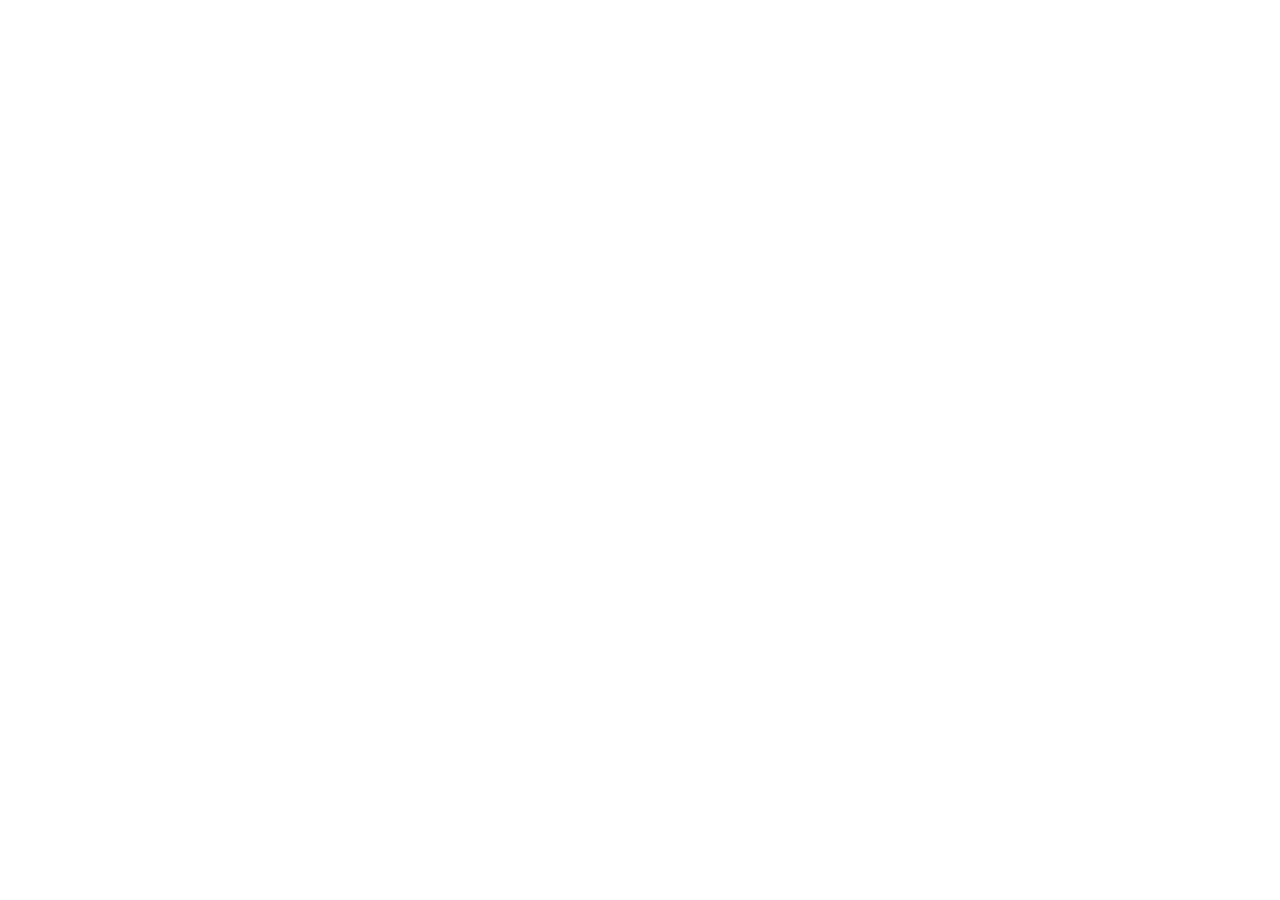
==== index.html @ fa099990 "Create index.html" ====
<!DOCTYPE html>
<html>
<head>
    <meta name="google-site-verification" content="9OJJ5vNWNdmrp18idYirk3aP3WhV7aS3UIYN1lRcpJI" />
    <meta http-equiv="refresh" content="0; url=https://github.com/AndVK/MetaSync_bot">
</head>
<body>
    <p>Redirecting to <a href="https://github.com/AndVK/MetaSync_bot">repository</a>...</p>
</body>
</html>
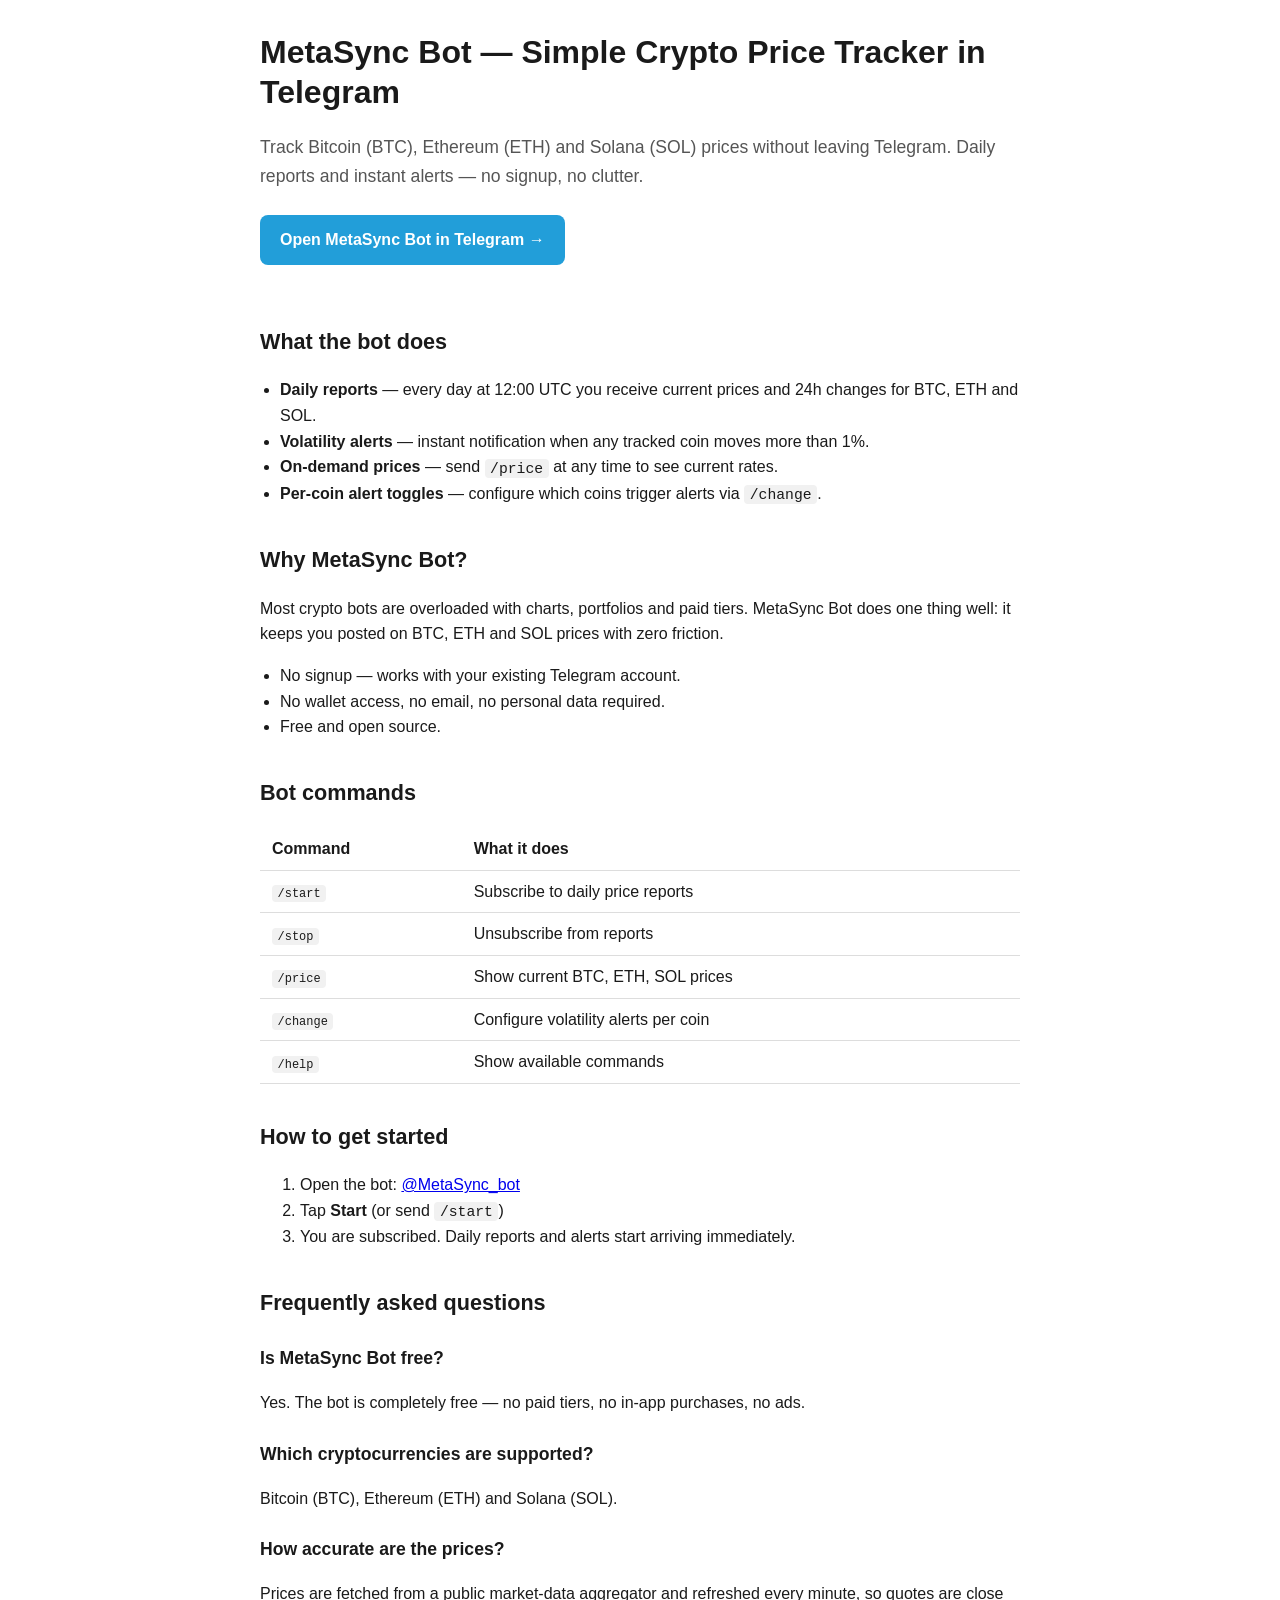
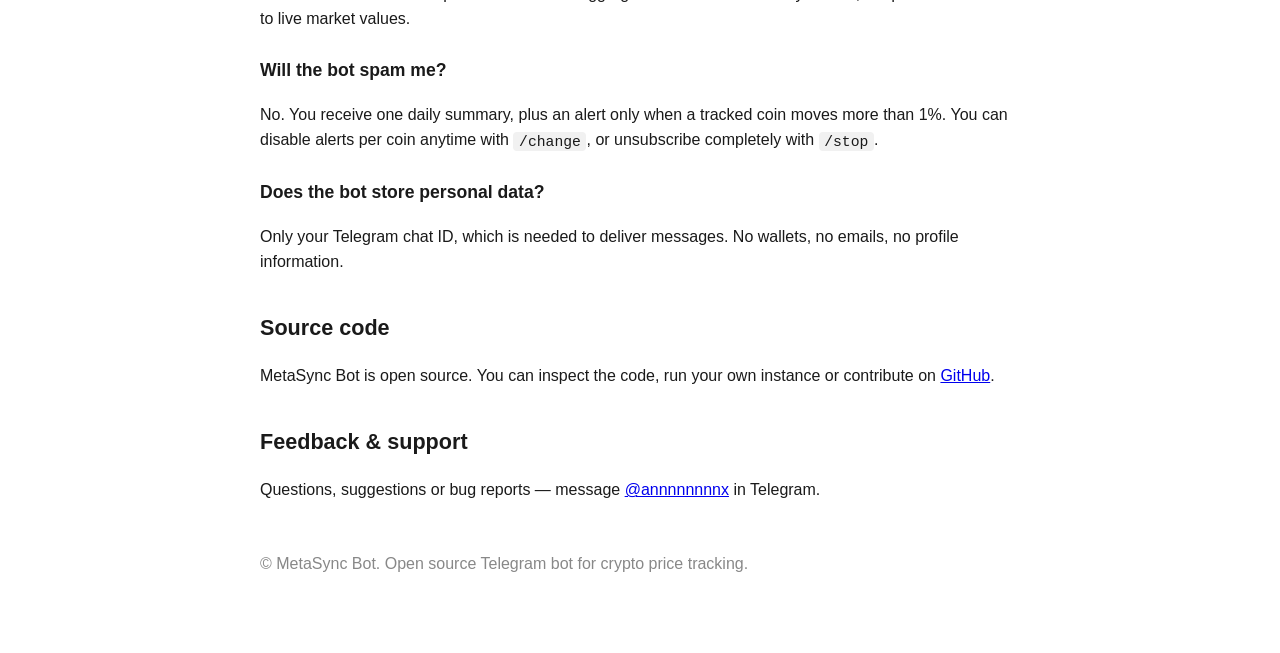
==== commit ca0d08df: "update seo info" ====
--- a/index.html
+++ b/index.html
@@ -1,10 +1,182 @@
 <!DOCTYPE html>
-<html>
+<html lang="en">
 <head>
-    <meta name="google-site-verification" content="9OJJ5vNWNdmrp18idYirk3aP3WhV7aS3UIYN1lRcpJI" />
-    <meta http-equiv="refresh" content="0; url=https://github.com/AndVK/MetaSync_bot">
+  <meta charset="utf-8">
+  <meta name="viewport" content="width=device-width, initial-scale=1">
+  <meta name="google-site-verification" content="9OJJ5vNWNdmrp18idYirk3aP3WhV7aS3UIYN1lRcpJI" />
+
+  <title>MetaSync Bot — Free Telegram Crypto Price Tracker (BTC, ETH, SOL)</title>
+  <meta name="description" content="Free Telegram bot for tracking Bitcoin, Ethereum and Solana prices. Daily reports at 12:00 UTC, instant alerts on 1%+ price moves, no signup required.">
+  <meta name="keywords" content="telegram crypto bot, bitcoin price alert, BTC price telegram, ETH price bot, SOL price tracker, free crypto bot, cryptocurrency notifications">
+  <link rel="canonical" href="https://andvk.github.io/MetaSync_bot/">
+
+  <meta property="og:title" content="MetaSync Bot — Crypto Prices in Telegram">
+  <meta property="og:description" content="BTC, ETH, SOL prices and volatility alerts in Telegram. Open the bot, press Start — that's it.">
+  <meta property="og:image" content="https://github.com/AndVK/MetaSync_bot/assets/89656461/64a31090-07f8-4c3c-95f9-a2ac3829470a">
+  <meta property="og:url" content="https://andvk.github.io/MetaSync_bot/">
+  <meta property="og:type" content="website">
+  <meta name="twitter:card" content="summary_large_image">
+  <meta name="twitter:title" content="MetaSync Bot — Crypto Prices in Telegram">
+  <meta name="twitter:description" content="Free Telegram bot for BTC, ETH, SOL prices and volatility alerts.">
+  <meta name="twitter:image" content="https://github.com/AndVK/MetaSync_bot/assets/89656461/64a31090-07f8-4c3c-95f9-a2ac3829470a">
+
+  <script type="application/ld+json">
+  {
+    "@context": "https://schema.org",
+    "@type": "SoftwareApplication",
+    "name": "MetaSync Bot",
+    "applicationCategory": "FinanceApplication",
+    "operatingSystem": "Telegram",
+    "description": "Telegram bot tracking BTC, ETH, SOL prices with daily reports and volatility alerts.",
+    "url": "https://t.me/MetaSync_bot",
+    "author": { "@type": "Person", "name": "AndVK" },
+    "offers": { "@type": "Offer", "price": "0", "priceCurrency": "USD" }
+  }
+  </script>
+
+  <script type="application/ld+json">
+  {
+    "@context": "https://schema.org",
+    "@type": "FAQPage",
+    "mainEntity": [
+      {
+        "@type": "Question",
+        "name": "Is MetaSync Bot free?",
+        "acceptedAnswer": { "@type": "Answer", "text": "Yes, MetaSync Bot is completely free. There are no paid tiers, accounts, or in-app purchases." }
+      },
+      {
+        "@type": "Question",
+        "name": "Which cryptocurrencies does the bot support?",
+        "acceptedAnswer": { "@type": "Answer", "text": "The bot tracks Bitcoin (BTC), Ethereum (ETH) and Solana (SOL)." }
+      },
+      {
+        "@type": "Question",
+        "name": "When do I get daily price reports?",
+        "acceptedAnswer": { "@type": "Answer", "text": "Daily reports are delivered every day at 12:00 UTC and include the current price and 24-hour change for each supported coin." }
+      },
+      {
+        "@type": "Question",
+        "name": "How do volatility alerts work?",
+        "acceptedAnswer": { "@type": "Answer", "text": "When any tracked coin moves more than 1% in a short time window, the bot sends you an instant Telegram message. You can enable or disable alerts per coin via the /change command." }
+      },
+      {
+        "@type": "Question",
+        "name": "Does the bot store my personal data?",
+        "acceptedAnswer": { "@type": "Answer", "text": "No. The bot only stores your Telegram chat ID to send notifications. It does not ask for wallets, emails, or any personal information." }
+      }
+    ]
+  }
+  </script>
+
+  <style>
+    :root { color-scheme: light dark; }
+    body {
+      font-family: -apple-system, BlinkMacSystemFont, "Segoe UI", Roboto, sans-serif;
+      line-height: 1.6;
+      max-width: 760px;
+      margin: 0 auto;
+      padding: 2rem 1.25rem 4rem;
+      color: #1a1a1a;
+      background: #ffffff;
+    }
+    @media (prefers-color-scheme: dark) {
+      body { color: #e6e6e6; background: #121212; }
+      a { color: #6ea8fe; }
+      code { background: #2a2a2a; }
+      .cta { background: #2ea043; }
+    }
+    h1 { font-size: 2rem; line-height: 1.25; margin-top: 0; }
+    h2 { margin-top: 2.25rem; font-size: 1.35rem; }
+    h3 { margin-top: 1.5rem; font-size: 1.1rem; }
+    p, li { font-size: 1rem; }
+    ul { padding-left: 1.25rem; }
+    code { background: #f1f1f1; padding: 0.1rem 0.35rem; border-radius: 4px; font-size: 0.92em; }
+    table { width: 100%; border-collapse: collapse; margin: 1rem 0; }
+    th, td { text-align: left; padding: 0.5rem 0.75rem; border-bottom: 1px solid #ddd; }
+    .cta {
+      display: inline-block;
+      background: #229ed9;
+      color: #fff;
+      padding: 0.75rem 1.25rem;
+      border-radius: 8px;
+      text-decoration: none;
+      font-weight: 600;
+      margin: 0.5rem 0 1.5rem;
+    }
+    .cta:hover { opacity: 0.9; }
+    .tagline { font-size: 1.1rem; color: #555; }
+    @media (prefers-color-scheme: dark) { .tagline { color: #aaa; } }
+    footer { margin-top: 3rem; font-size: 0.9rem; color: #888; }
+  </style>
 </head>
 <body>
-    <p>Redirecting to <a href="https://github.com/AndVK/MetaSync_bot">repository</a>...</p>
+  <main>
+    <h1>MetaSync Bot — Simple Crypto Price Tracker in Telegram</h1>
+    <p class="tagline">Track Bitcoin (BTC), Ethereum (ETH) and Solana (SOL) prices without leaving Telegram. Daily reports and instant alerts — no signup, no clutter.</p>
+
+    <p><a class="cta" href="https://t.me/MetaSync_bot">Open MetaSync Bot in Telegram →</a></p>
+
+    <h2>What the bot does</h2>
+    <ul>
+      <li><strong>Daily reports</strong> — every day at 12:00 UTC you receive current prices and 24h changes for BTC, ETH and SOL.</li>
+      <li><strong>Volatility alerts</strong> — instant notification when any tracked coin moves more than 1%.</li>
+      <li><strong>On-demand prices</strong> — send <code>/price</code> at any time to see current rates.</li>
+      <li><strong>Per-coin alert toggles</strong> — configure which coins trigger alerts via <code>/change</code>.</li>
+    </ul>
+
+    <h2>Why MetaSync Bot?</h2>
+    <p>Most crypto bots are overloaded with charts, portfolios and paid tiers. MetaSync Bot does one thing well: it keeps you posted on BTC, ETH and SOL prices with zero friction.</p>
+    <ul>
+      <li>No signup — works with your existing Telegram account.</li>
+      <li>No wallet access, no email, no personal data required.</li>
+      <li>Free and open source.</li>
+    </ul>
+
+    <h2>Bot commands</h2>
+    <table>
+      <thead><tr><th>Command</th><th>What it does</th></tr></thead>
+      <tbody>
+        <tr><td><code>/start</code></td><td>Subscribe to daily price reports</td></tr>
+        <tr><td><code>/stop</code></td><td>Unsubscribe from reports</td></tr>
+        <tr><td><code>/price</code></td><td>Show current BTC, ETH, SOL prices</td></tr>
+        <tr><td><code>/change</code></td><td>Configure volatility alerts per coin</td></tr>
+        <tr><td><code>/help</code></td><td>Show available commands</td></tr>
+      </tbody>
+    </table>
+
+    <h2>How to get started</h2>
+    <ol>
+      <li>Open the bot: <a href="https://t.me/MetaSync_bot">@MetaSync_bot</a></li>
+      <li>Tap <strong>Start</strong> (or send <code>/start</code>)</li>
+      <li>You are subscribed. Daily reports and alerts start arriving immediately.</li>
+    </ol>
+
+    <h2>Frequently asked questions</h2>
+
+    <h3>Is MetaSync Bot free?</h3>
+    <p>Yes. The bot is completely free — no paid tiers, no in-app purchases, no ads.</p>
+
+    <h3>Which cryptocurrencies are supported?</h3>
+    <p>Bitcoin (BTC), Ethereum (ETH) and Solana (SOL).</p>
+
+    <h3>How accurate are the prices?</h3>
+    <p>Prices are fetched from a public market-data aggregator and refreshed every minute, so quotes are close to live market values.</p>
+
+    <h3>Will the bot spam me?</h3>
+    <p>No. You receive one daily summary, plus an alert only when a tracked coin moves more than 1%. You can disable alerts per coin anytime with <code>/change</code>, or unsubscribe completely with <code>/stop</code>.</p>
+
+    <h3>Does the bot store personal data?</h3>
+    <p>Only your Telegram chat ID, which is needed to deliver messages. No wallets, no emails, no profile information.</p>
+
+    <h2>Source code</h2>
+    <p>MetaSync Bot is open source. You can inspect the code, run your own instance or contribute on <a href="https://github.com/AndVK/MetaSync_bot">GitHub</a>.</p>
+
+    <h2>Feedback &amp; support</h2>
+    <p>Questions, suggestions or bug reports — message <a href="https://t.me/annnnnnnnx">@annnnnnnnx</a> in Telegram.</p>
+
+    <footer>
+      <p>&copy; MetaSync Bot. Open source Telegram bot for crypto price tracking.</p>
+    </footer>
+  </main>
 </body>
 </html>
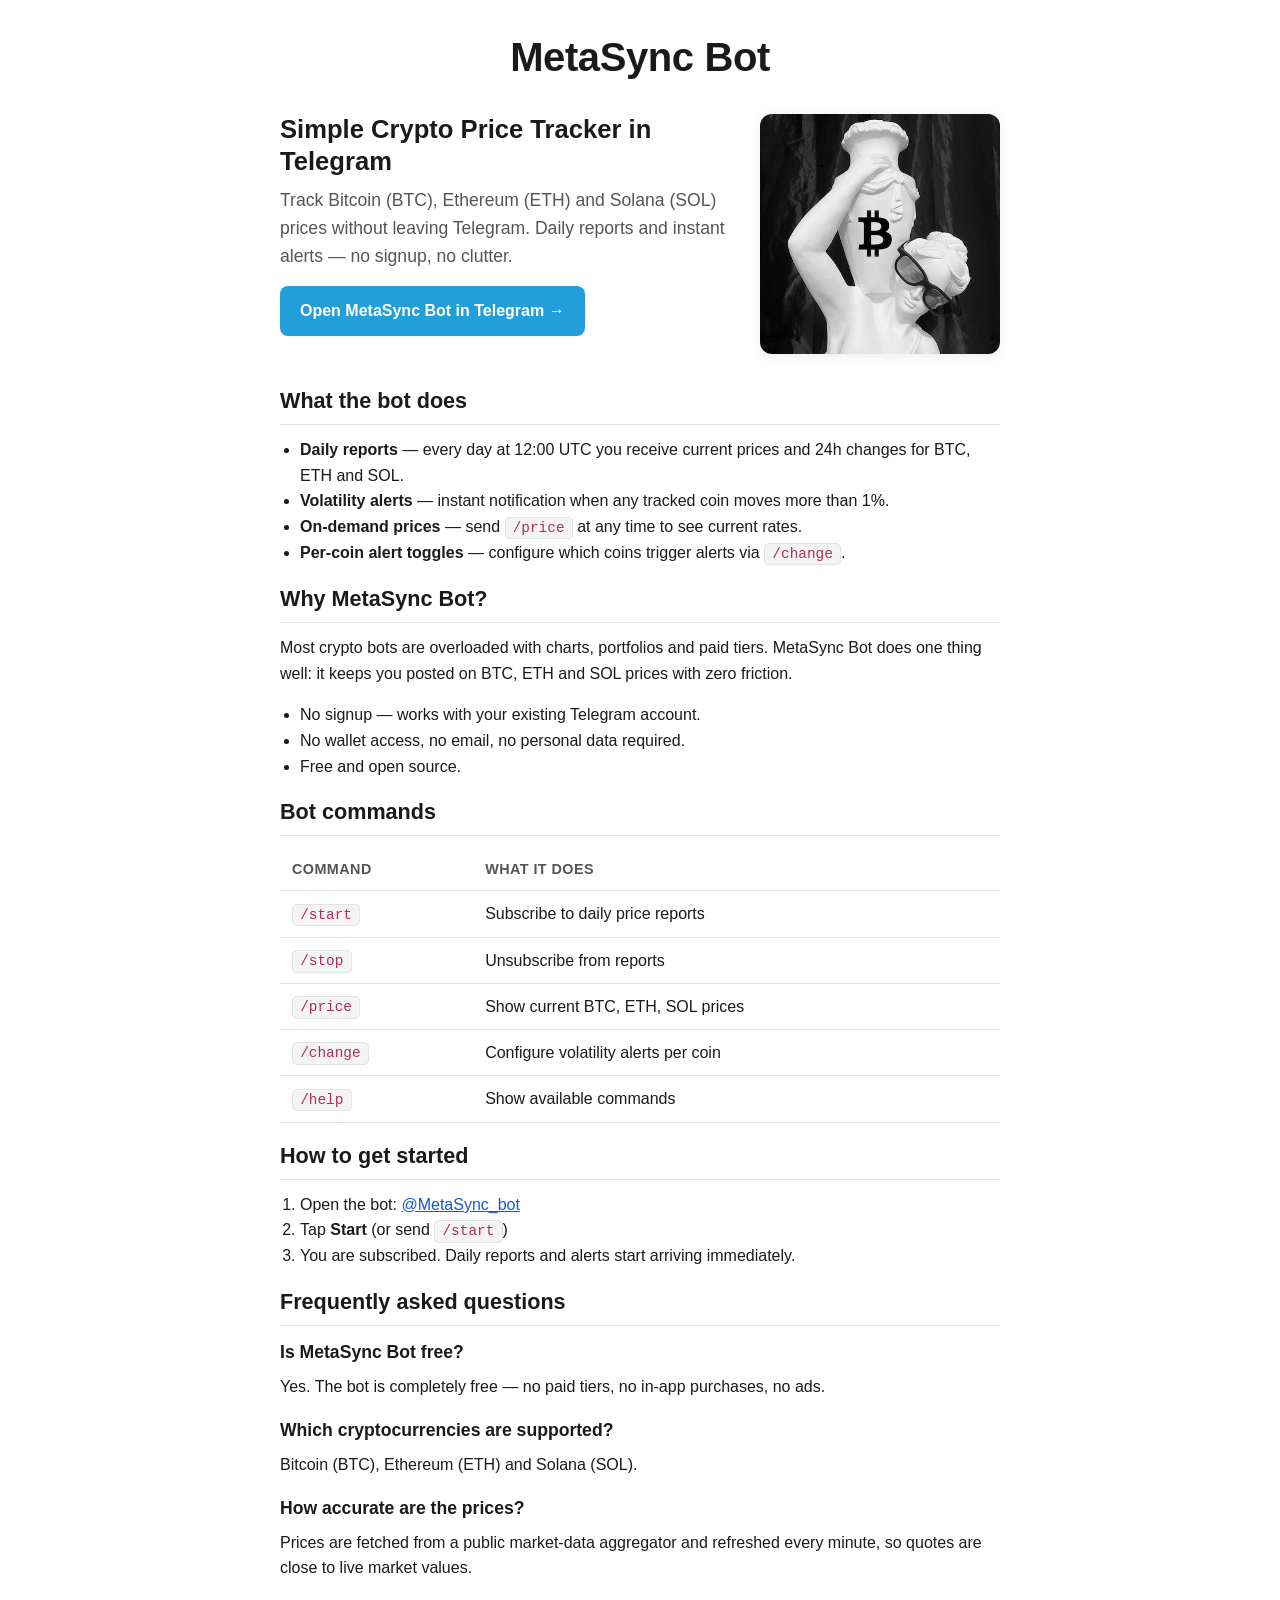
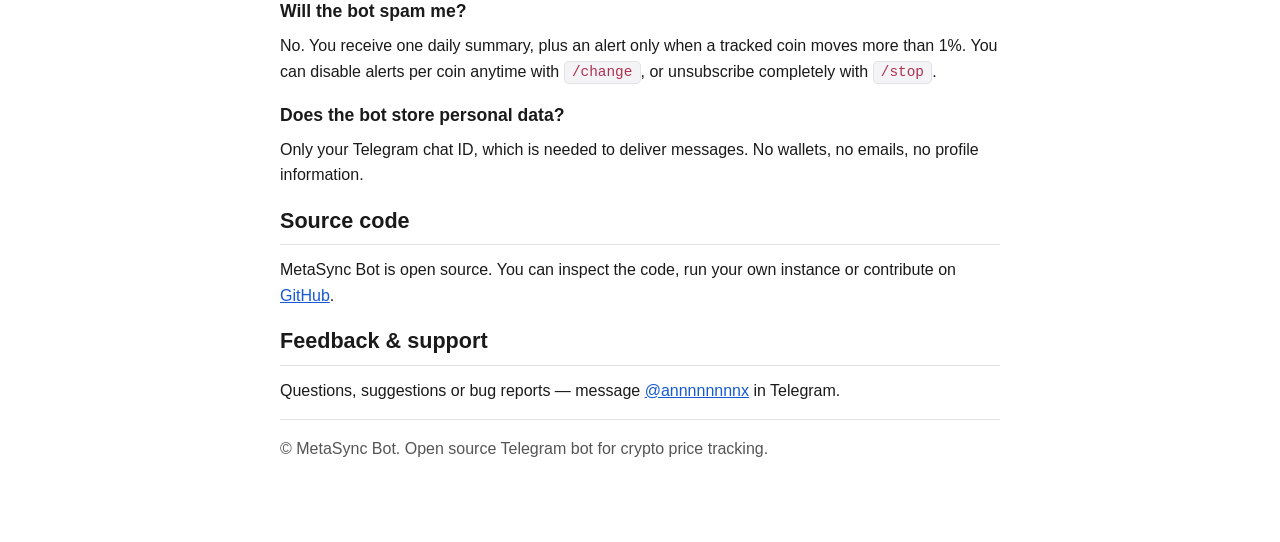
==== commit 861e1217: "upgrade page" ====
--- a/index.html
+++ b/index.html
@@ -12,13 +12,13 @@
 
   <meta property="og:title" content="MetaSync Bot — Crypto Prices in Telegram">
   <meta property="og:description" content="BTC, ETH, SOL prices and volatility alerts in Telegram. Open the bot, press Start — that's it.">
-  <meta property="og:image" content="https://github.com/AndVK/MetaSync_bot/assets/89656461/64a31090-07f8-4c3c-95f9-a2ac3829470a">
+  <meta property="og:image" content="https://andvk.github.io/MetaSync_bot/preview.png">
   <meta property="og:url" content="https://andvk.github.io/MetaSync_bot/">
   <meta property="og:type" content="website">
   <meta name="twitter:card" content="summary_large_image">
   <meta name="twitter:title" content="MetaSync Bot — Crypto Prices in Telegram">
   <meta name="twitter:description" content="Free Telegram bot for BTC, ETH, SOL prices and volatility alerts.">
-  <meta name="twitter:image" content="https://github.com/AndVK/MetaSync_bot/assets/89656461/64a31090-07f8-4c3c-95f9-a2ac3829470a">
+  <meta name="twitter:image" content="https://andvk.github.io/MetaSync_bot/preview.png">
 
   <script type="application/ld+json">
   {
@@ -68,53 +68,20 @@
   }
   </script>
 
-  <style>
-    :root { color-scheme: light dark; }
-    body {
-      font-family: -apple-system, BlinkMacSystemFont, "Segoe UI", Roboto, sans-serif;
-      line-height: 1.6;
-      max-width: 760px;
-      margin: 0 auto;
-      padding: 2rem 1.25rem 4rem;
-      color: #1a1a1a;
-      background: #ffffff;
-    }
-    @media (prefers-color-scheme: dark) {
-      body { color: #e6e6e6; background: #121212; }
-      a { color: #6ea8fe; }
-      code { background: #2a2a2a; }
-      .cta { background: #2ea043; }
-    }
-    h1 { font-size: 2rem; line-height: 1.25; margin-top: 0; }
-    h2 { margin-top: 2.25rem; font-size: 1.35rem; }
-    h3 { margin-top: 1.5rem; font-size: 1.1rem; }
-    p, li { font-size: 1rem; }
-    ul { padding-left: 1.25rem; }
-    code { background: #f1f1f1; padding: 0.1rem 0.35rem; border-radius: 4px; font-size: 0.92em; }
-    table { width: 100%; border-collapse: collapse; margin: 1rem 0; }
-    th, td { text-align: left; padding: 0.5rem 0.75rem; border-bottom: 1px solid #ddd; }
-    .cta {
-      display: inline-block;
-      background: #229ed9;
-      color: #fff;
-      padding: 0.75rem 1.25rem;
-      border-radius: 8px;
-      text-decoration: none;
-      font-weight: 600;
-      margin: 0.5rem 0 1.5rem;
-    }
-    .cta:hover { opacity: 0.9; }
-    .tagline { font-size: 1.1rem; color: #555; }
-    @media (prefers-color-scheme: dark) { .tagline { color: #aaa; } }
-    footer { margin-top: 3rem; font-size: 0.9rem; color: #888; }
-  </style>
+  <link rel="stylesheet" href="styles.css">
 </head>
 <body>
   <main>
-    <h1>MetaSync Bot — Simple Crypto Price Tracker in Telegram</h1>
-    <p class="tagline">Track Bitcoin (BTC), Ethereum (ETH) and Solana (SOL) prices without leaving Telegram. Daily reports and instant alerts — no signup, no clutter.</p>
+    <h1 class="page-title">MetaSync Bot</h1>
 
-    <p><a class="cta" href="https://t.me/MetaSync_bot">Open MetaSync Bot in Telegram →</a></p>
+    <section class="hero">
+      <div class="hero-text">
+        <h2 class="hero-subtitle">Simple Crypto Price Tracker in Telegram</h2>
+        <p class="tagline">Track Bitcoin (BTC), Ethereum (ETH) and Solana (SOL) prices without leaving Telegram. Daily reports and instant alerts — no signup, no clutter.</p>
+        <p><a class="cta" href="https://t.me/MetaSync_bot">Open MetaSync Bot in Telegram →</a></p>
+      </div>
+      <img class="hero-image" src="preview.png" alt="MetaSync Bot — illustration with Bitcoin logo" loading="lazy">
+    </section>
 
     <h2>What the bot does</h2>
     <ul>
--- a/styles.css
+++ b/styles.css
@@ -0,0 +1,186 @@
+:root {
+  color-scheme: light dark;
+  --bg: #ffffff;
+  --fg: #1a1a1a;
+  --muted: #555;
+  --border: #e3e3e3;
+  --code-bg: #f4f4f6;
+  --code-fg: #b03050;
+  --link: #1558d6;
+  --cta-bg: #229ed9;
+  --cta-fg: #ffffff;
+}
+
+@media (prefers-color-scheme: dark) {
+  :root {
+    --bg: #121212;
+    --fg: #e6e6e6;
+    --muted: #a0a0a0;
+    --border: #2c2c2c;
+    --code-bg: #1f2630;
+    --code-fg: #ffb86c;
+    --link: #6ea8fe;
+  }
+}
+
+* { box-sizing: border-box; }
+
+/* Вертикальные отступы — только margin-bottom */
+h1, h2, h3, h4, h5, h6, p, ul, ol, table, section, figure {
+  margin-top: 0;
+  margin-bottom: 0;
+}
+
+body {
+  font-family: -apple-system, BlinkMacSystemFont, "Segoe UI", Roboto, "Helvetica Neue", Arial, sans-serif;
+  line-height: 1.6;
+  max-width: 760px;
+  margin: 0 auto;
+  padding: 2rem 1.25rem 4rem;
+  color: var(--fg);
+  background: var(--bg);
+  -webkit-font-smoothing: antialiased;
+}
+
+a { color: var(--link); }
+a:hover { text-decoration: underline; }
+
+h1 {
+  font-size: 2rem;
+  line-height: 1.25;
+  margin-bottom: 0.5rem;
+}
+
+.page-title {
+  text-align: center;
+  font-size: 2.5rem;
+  margin-bottom: 2rem;
+  letter-spacing: -0.01em;
+}
+
+.hero-subtitle {
+  font-size: 1.6rem;
+  line-height: 1.25;
+  margin-bottom: 0.5rem;
+  border-bottom: none;
+  padding-bottom: 0;
+}
+
+h2 {
+  font-size: 1.35rem;
+  margin-bottom: 0.75rem;
+  border-bottom: 1px solid var(--border);
+  padding-bottom: 0.35rem;
+}
+
+h3 {
+  font-size: 1.1rem;
+  margin-bottom: 0.5rem;
+}
+
+p, li { font-size: 1rem; }
+p { margin-bottom: 1rem; }
+
+ul, ol {
+  padding-left: 1.25rem;
+  margin-bottom: 1rem;
+}
+
+.tagline {
+  font-size: 1.1rem;
+  color: var(--muted);
+  margin-bottom: 1rem;
+}
+
+.hero {
+  display: flex;
+  align-items: flex-start;
+  gap: 2rem;
+  margin-bottom: 0.5rem;
+}
+
+.hero-text {
+  flex: 1 1 0;
+  min-width: 0;
+}
+
+.hero-image {
+  flex: 0 0 240px;
+  width: 240px;
+  height: auto;
+  border-radius: 12px;
+  box-shadow: 0 2px 12px rgba(0, 0, 0, 0.08);
+}
+
+@media (max-width: 640px) {
+  .hero {
+    flex-direction: column-reverse;
+    align-items: stretch;
+    gap: 1.25rem;
+  }
+
+  .hero-image {
+    flex: 0 0 auto;
+    width: 100%;
+    max-width: 280px;
+    margin-left: auto;
+    margin-right: auto;
+  }
+}
+
+code {
+  background: var(--code-bg);
+  color: var(--code-fg);
+  padding: 0.15rem 0.45rem;
+  border-radius: 5px;
+  border: 1px solid var(--border);
+  font-family: "SF Mono", "Menlo", "Monaco", "Consolas", "Liberation Mono", monospace;
+  font-size: 0.9em;
+  font-weight: 500;
+  white-space: nowrap;
+}
+
+table {
+  width: 100%;
+  border-collapse: collapse;
+  margin-bottom: 1rem;
+}
+
+th, td {
+  text-align: left;
+  padding: 0.6rem 0.75rem;
+  border-bottom: 1px solid var(--border);
+}
+
+th {
+  font-weight: 600;
+  color: var(--muted);
+  font-size: 0.9rem;
+  text-transform: uppercase;
+  letter-spacing: 0.03em;
+}
+
+.cta {
+  display: inline-block;
+  background: var(--cta-bg);
+  color: var(--cta-fg);
+  padding: 0.75rem 1.25rem;
+  border-radius: 8px;
+  text-decoration: none;
+  font-weight: 600;
+  margin-bottom: 1.5rem;
+  transition: opacity 0.15s ease;
+}
+
+.cta:hover {
+  opacity: 0.9;
+  text-decoration: none;
+  color: var(--cta-fg);
+}
+
+footer {
+  padding-top: 1rem;
+  border-top: 1px solid var(--border);
+  font-size: 0.9rem;
+  color: var(--muted);
+}
